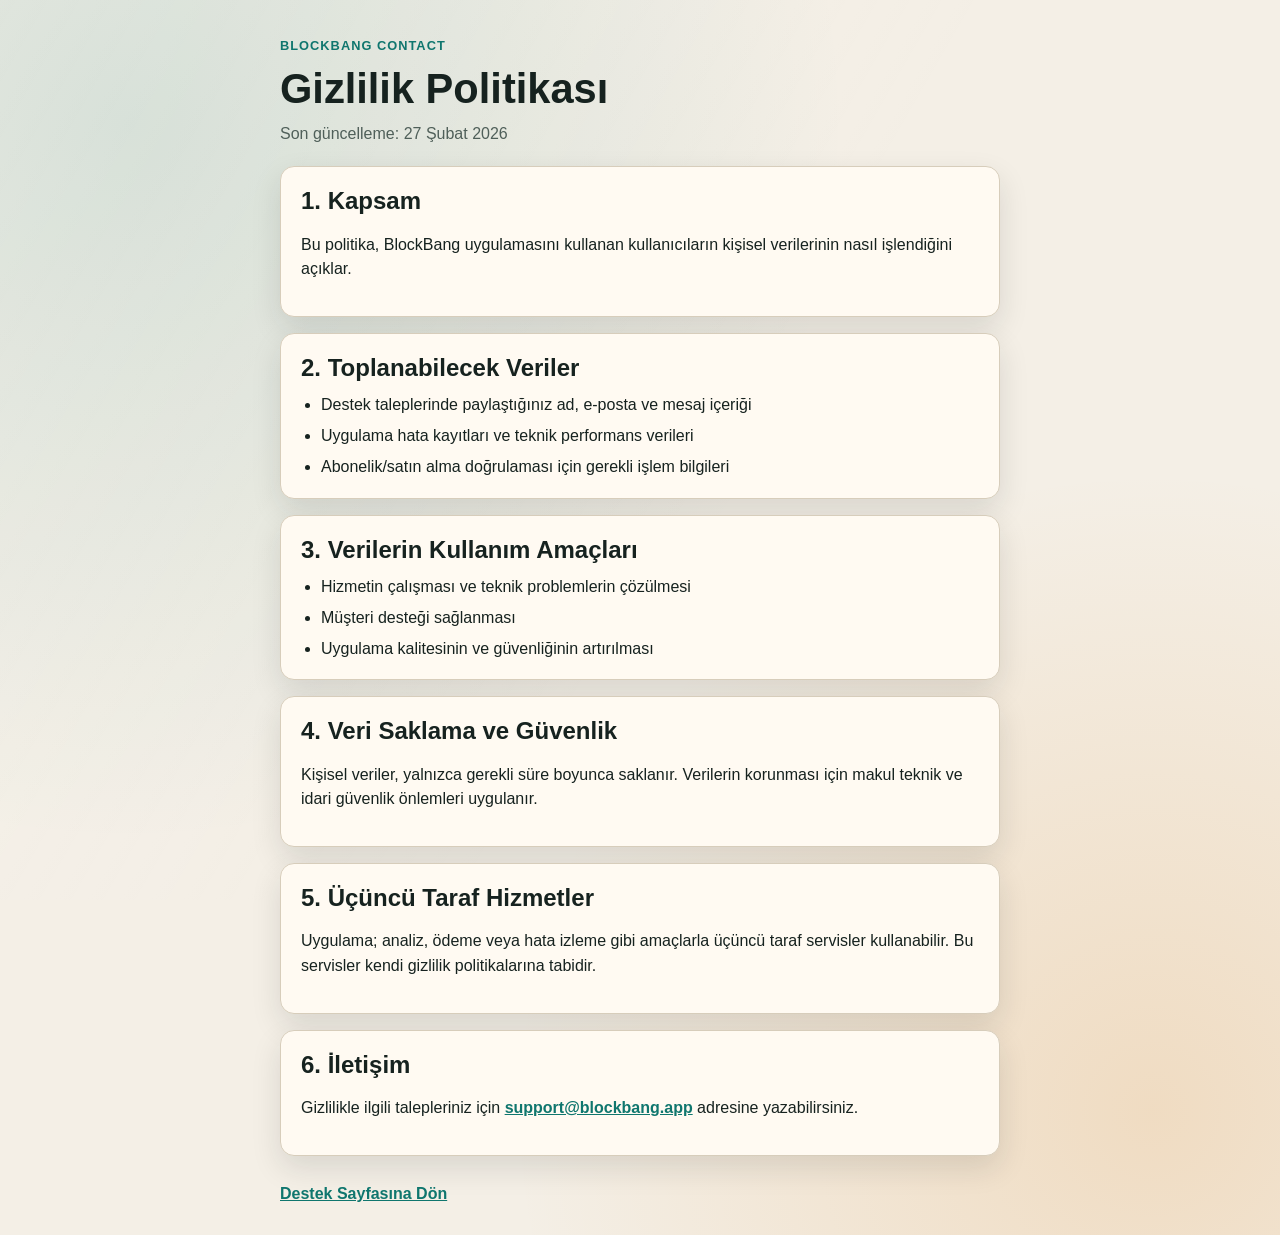
==== privacy.html @ 25428a28 "ilk hali" ====
<!DOCTYPE html>
<html lang="tr">
<head>
  <meta charset="UTF-8">
  <meta name="viewport" content="width=device-width, initial-scale=1.0">
  <title>Gizlilik Politikası | BlockBang</title>
  <meta name="description" content="BlockBang uygulaması gizlilik politikası.">
  <link rel="stylesheet" href="styles.css">
</head>
<body>
  <div class="bg-glow"></div>
  <main class="container">
    <header class="hero">
      <p class="eyebrow">BlockBang Contact</p>
      <h1>Gizlilik Politikası</h1>
      <p class="lead">Son güncelleme: 27 Şubat 2026</p>
    </header>

    <section class="card">
      <h2>1. Kapsam</h2>
      <p>Bu politika, BlockBang uygulamasını kullanan kullanıcıların kişisel verilerinin nasıl işlendiğini açıklar.</p>
    </section>

    <section class="card">
      <h2>2. Toplanabilecek Veriler</h2>
      <ul>
        <li>Destek taleplerinde paylaştığınız ad, e-posta ve mesaj içeriği</li>
        <li>Uygulama hata kayıtları ve teknik performans verileri</li>
        <li>Abonelik/satın alma doğrulaması için gerekli işlem bilgileri</li>
      </ul>
    </section>

    <section class="card">
      <h2>3. Verilerin Kullanım Amaçları</h2>
      <ul>
        <li>Hizmetin çalışması ve teknik problemlerin çözülmesi</li>
        <li>Müşteri desteği sağlanması</li>
        <li>Uygulama kalitesinin ve güvenliğinin artırılması</li>
      </ul>
    </section>

    <section class="card">
      <h2>4. Veri Saklama ve Güvenlik</h2>
      <p>Kişisel veriler, yalnızca gerekli süre boyunca saklanır. Verilerin korunması için makul teknik ve idari güvenlik önlemleri uygulanır.</p>
    </section>

    <section class="card">
      <h2>5. Üçüncü Taraf Hizmetler</h2>
      <p>Uygulama; analiz, ödeme veya hata izleme gibi amaçlarla üçüncü taraf servisler kullanabilir. Bu servisler kendi gizlilik politikalarına tabidir.</p>
    </section>

    <section class="card">
      <h2>6. İletişim</h2>
      <p>Gizlilikle ilgili talepleriniz için <a href="mailto:support@blockbang.app">support@blockbang.app</a> adresine yazabilirsiniz.</p>
    </section>

    <footer class="footer">
      <a href="index.html">Destek Sayfasına Dön</a>
    </footer>
  </main>
</body>
</html>
---- styles.css ----
:root {
  --bg: #f4efe6;
  --surface: #fffaf2;
  --text: #16221f;
  --muted: #4f5f59;
  --accent: #0f766e;
  --accent-2: #d97706;
  --border: #d7cdbb;
  --shadow: 0 12px 30px rgba(22, 34, 31, 0.12);
}

* {
  box-sizing: border-box;
}

body {
  margin: 0;
  min-height: 100vh;
  font-family: "Avenir Next", "Segoe UI", sans-serif;
  line-height: 1.55;
  color: var(--text);
  background:
    radial-gradient(circle at 10% 10%, rgba(15, 118, 110, 0.14), transparent 45%),
    radial-gradient(circle at 90% 90%, rgba(217, 119, 6, 0.16), transparent 40%),
    var(--bg);
}

.bg-glow {
  position: fixed;
  inset: 0;
  pointer-events: none;
  background: linear-gradient(120deg, rgba(255, 255, 255, 0.12), transparent 55%);
}

.container {
  max-width: 760px;
  margin: 0 auto;
  padding: calc(36px + env(safe-area-inset-top)) 20px calc(28px + env(safe-area-inset-bottom));
}

.hero {
  margin-bottom: 20px;
  animation: fade-up .6s ease both;
}

.eyebrow {
  margin: 0 0 10px;
  font-size: .8rem;
  font-weight: 700;
  letter-spacing: .08em;
  text-transform: uppercase;
  color: var(--accent);
}

h1 {
  margin: 0 0 10px;
  font-size: clamp(2rem, 3.5vw, 2.6rem);
  line-height: 1.1;
}

.lead {
  margin: 0;
  color: var(--muted);
}

.card {
  margin-top: 16px;
  padding: 18px 20px;
  background: var(--surface);
  border: 1px solid var(--border);
  border-radius: 14px;
  box-shadow: var(--shadow);
  animation: fade-up .6s ease both;
}

.card h2 {
  margin-top: 0;
  margin-bottom: 10px;
  line-height: 1.3;
}

ul {
  margin: 0;
  padding-left: 20px;
}

li + li {
  margin-top: 6px;
}

a {
  color: var(--accent);
  font-weight: 600;
}

a:hover {
  color: var(--accent-2);
}

.footer {
  margin-top: 26px;
  animation: fade-up .8s ease both;
}

.btn {
  display: inline-block;
  margin-top: 10px;
  padding: 10px 14px;
  border-radius: 10px;
  border: 1px solid transparent;
  background: var(--accent);
  color: #fff;
  text-decoration: none;
  font-weight: 700;
}

.btn:hover {
  background: #0b5c56;
  color: #fff;
}

@keyframes fade-up {
  from {
    opacity: 0;
    transform: translateY(8px);
  }
  to {
    opacity: 1;
    transform: translateY(0);
  }
}

@media (max-width: 640px) {
  .container {
    padding-left: 16px;
    padding-right: 16px;
  }

  h1 {
    font-size: clamp(1.7rem, 7vw, 2rem);
  }

  .card {
    padding: 16px;
    border-radius: 12px;
  }

  .btn {
    width: 100%;
    text-align: center;
    padding: 12px 14px;
  }
}
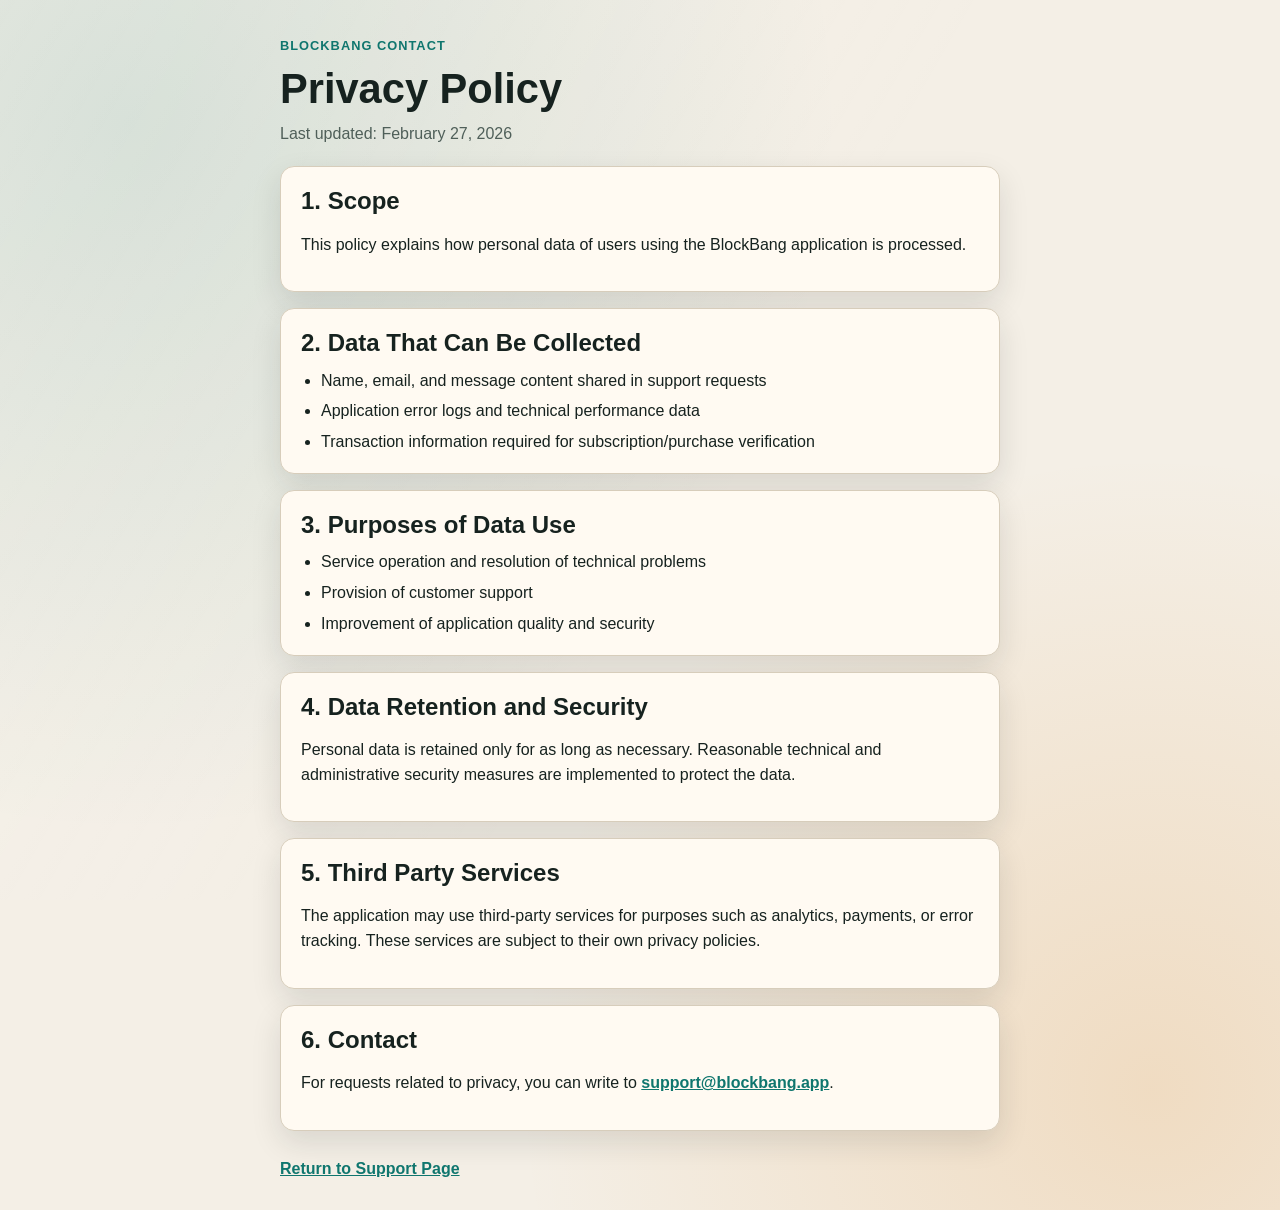
==== commit 8a19dee4: "Translate privacy policy from Turkish to English" ====
--- a/privacy.html
+++ b/privacy.html
@@ -1,10 +1,10 @@
 <!DOCTYPE html>
-<html lang="tr">
+<html lang="en">
 <head>
   <meta charset="UTF-8">
   <meta name="viewport" content="width=device-width, initial-scale=1.0">
-  <title>Gizlilik Politikası | BlockBang</title>
-  <meta name="description" content="BlockBang uygulaması gizlilik politikası.">
+  <title>Privacy Policy | BlockBang</title>
+  <meta name="description" content="BlockBang application privacy policy.">
   <link rel="stylesheet" href="styles.css">
 </head>
 <body>
@@ -12,50 +12,50 @@
   <main class="container">
     <header class="hero">
       <p class="eyebrow">BlockBang Contact</p>
-      <h1>Gizlilik Politikası</h1>
-      <p class="lead">Son güncelleme: 27 Şubat 2026</p>
+      <h1>Privacy Policy</h1>
+      <p class="lead">Last updated: February 27, 2026</p>
     </header>
 
     <section class="card">
-      <h2>1. Kapsam</h2>
-      <p>Bu politika, BlockBang uygulamasını kullanan kullanıcıların kişisel verilerinin nasıl işlendiğini açıklar.</p>
+      <h2>1. Scope</h2>
+      <p>This policy explains how personal data of users using the BlockBang application is processed.</p>
     </section>
 
     <section class="card">
-      <h2>2. Toplanabilecek Veriler</h2>
+      <h2>2. Data That Can Be Collected</h2>
       <ul>
-        <li>Destek taleplerinde paylaştığınız ad, e-posta ve mesaj içeriği</li>
-        <li>Uygulama hata kayıtları ve teknik performans verileri</li>
-        <li>Abonelik/satın alma doğrulaması için gerekli işlem bilgileri</li>
+        <li>Name, email, and message content shared in support requests</li>
+        <li>Application error logs and technical performance data</li>
+        <li>Transaction information required for subscription/purchase verification</li>
       </ul>
     </section>
 
     <section class="card">
-      <h2>3. Verilerin Kullanım Amaçları</h2>
+      <h2>3. Purposes of Data Use</h2>
       <ul>
-        <li>Hizmetin çalışması ve teknik problemlerin çözülmesi</li>
-        <li>Müşteri desteği sağlanması</li>
-        <li>Uygulama kalitesinin ve güvenliğinin artırılması</li>
+        <li>Service operation and resolution of technical problems</li>
+        <li>Provision of customer support</li>
+        <li>Improvement of application quality and security</li>
       </ul>
     </section>
 
     <section class="card">
-      <h2>4. Veri Saklama ve Güvenlik</h2>
-      <p>Kişisel veriler, yalnızca gerekli süre boyunca saklanır. Verilerin korunması için makul teknik ve idari güvenlik önlemleri uygulanır.</p>
+      <h2>4. Data Retention and Security</h2>
+      <p>Personal data is retained only for as long as necessary. Reasonable technical and administrative security measures are implemented to protect the data.</p>
     </section>
 
     <section class="card">
-      <h2>5. Üçüncü Taraf Hizmetler</h2>
-      <p>Uygulama; analiz, ödeme veya hata izleme gibi amaçlarla üçüncü taraf servisler kullanabilir. Bu servisler kendi gizlilik politikalarına tabidir.</p>
+      <h2>5. Third Party Services</h2>
+      <p>The application may use third-party services for purposes such as analytics, payments, or error tracking. These services are subject to their own privacy policies.</p>
     </section>
 
     <section class="card">
-      <h2>6. İletişim</h2>
-      <p>Gizlilikle ilgili talepleriniz için <a href="mailto:support@blockbang.app">support@blockbang.app</a> adresine yazabilirsiniz.</p>
+      <h2>6. Contact</h2>
+      <p>For requests related to privacy, you can write to <a href="mailto:support@blockbang.app">support@blockbang.app</a>.</p>
     </section>
 
     <footer class="footer">
-      <a href="index.html">Destek Sayfasına Dön</a>
+      <a href="index.html">Return to Support Page</a>
     </footer>
   </main>
 </body>
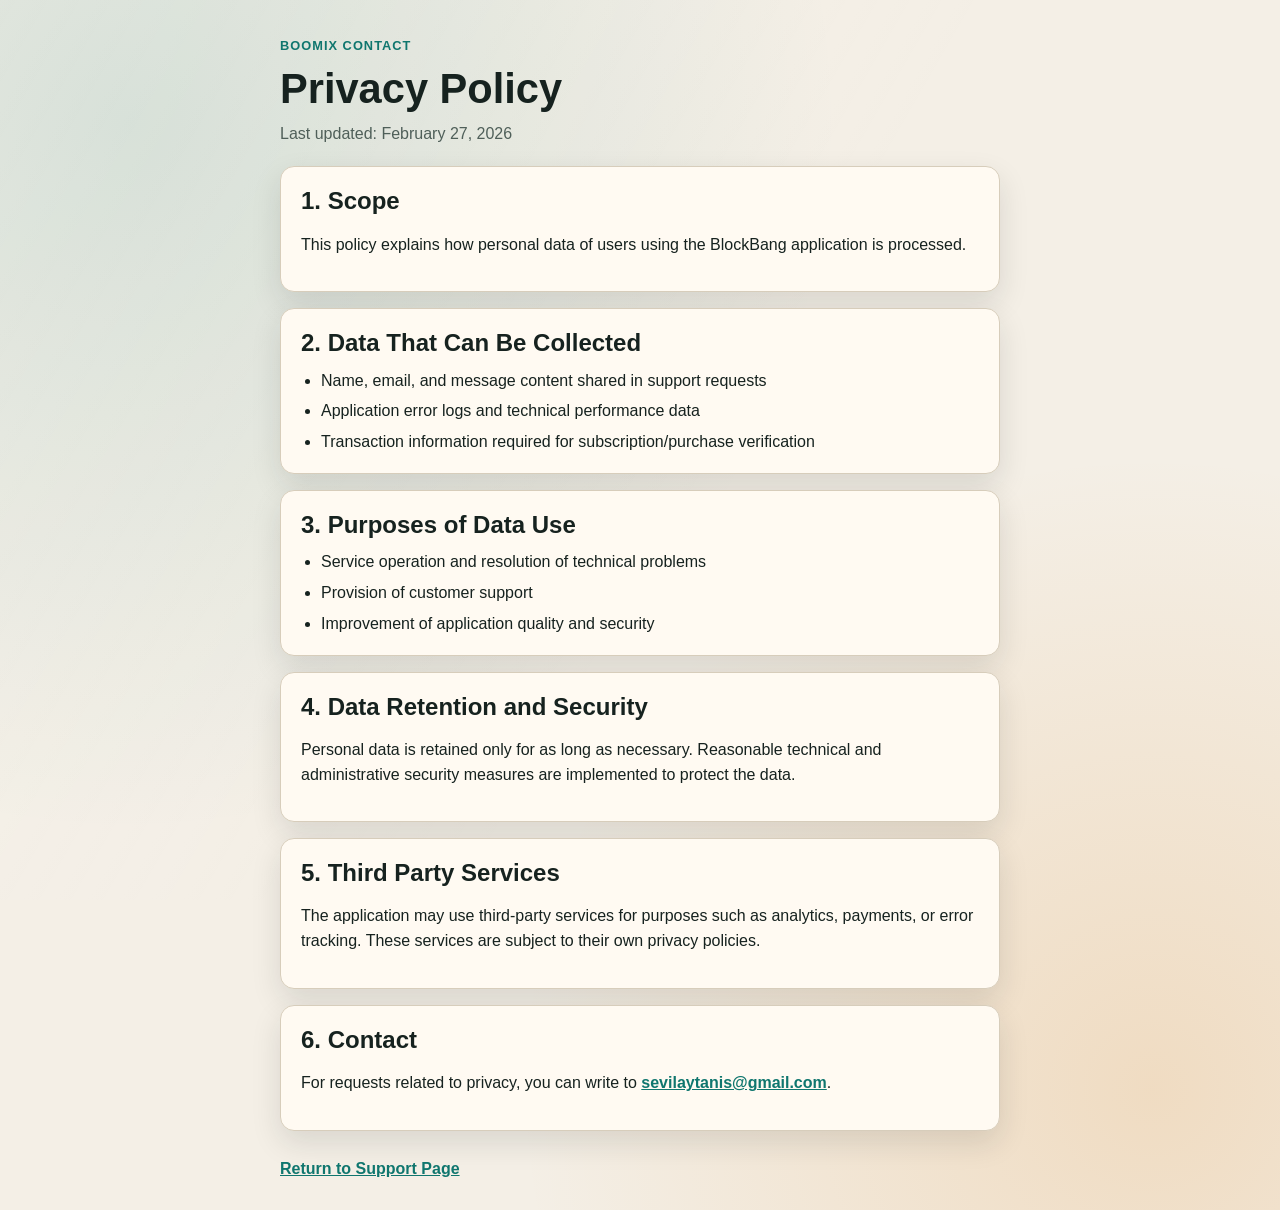
==== commit d1d51b49: "Update privacy policy branding and contact email" ====
--- a/privacy.html
+++ b/privacy.html
@@ -3,7 +3,7 @@
 <head>
   <meta charset="UTF-8">
   <meta name="viewport" content="width=device-width, initial-scale=1.0">
-  <title>Privacy Policy | BlockBang</title>
+  <title>Privacy Policy | BOOMIX</title>
   <meta name="description" content="BlockBang application privacy policy.">
   <link rel="stylesheet" href="styles.css">
 </head>
@@ -11,7 +11,7 @@
   <div class="bg-glow"></div>
   <main class="container">
     <header class="hero">
-      <p class="eyebrow">BlockBang Contact</p>
+      <p class="eyebrow">BOOMIX Contact</p>
       <h1>Privacy Policy</h1>
       <p class="lead">Last updated: February 27, 2026</p>
     </header>
@@ -51,7 +51,7 @@
 
     <section class="card">
       <h2>6. Contact</h2>
-      <p>For requests related to privacy, you can write to <a href="mailto:support@blockbang.app">support@blockbang.app</a>.</p>
+      <p>For requests related to privacy, you can write to <a href="mailto:sevilaytanis@gmail.com">sevilaytanis@gmail.com</a>.</p>
     </section>
 
     <footer class="footer">
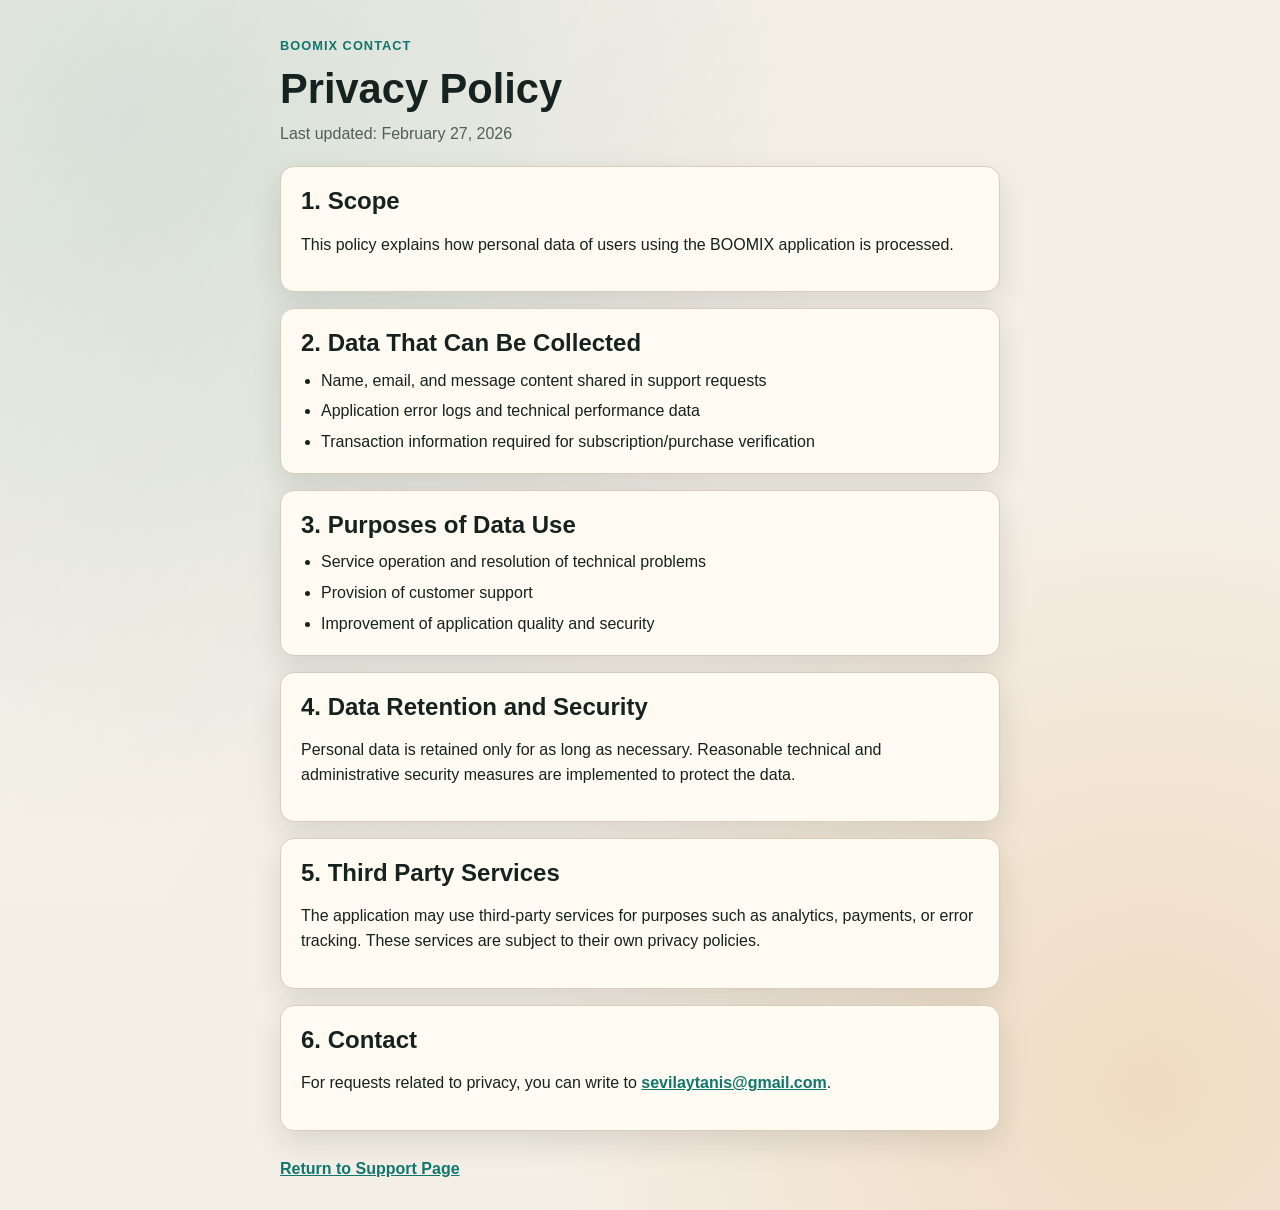
==== commit a1d1b464: "Update privacy policy references from BlockBang to BOOMIX" ====
--- a/privacy.html
+++ b/privacy.html
@@ -4,7 +4,7 @@
   <meta charset="UTF-8">
   <meta name="viewport" content="width=device-width, initial-scale=1.0">
   <title>Privacy Policy | BOOMIX</title>
-  <meta name="description" content="BlockBang application privacy policy.">
+  <meta name="description" content="BOOMIX application privacy policy.">
   <link rel="stylesheet" href="styles.css">
 </head>
 <body>
@@ -18,7 +18,7 @@
 
     <section class="card">
       <h2>1. Scope</h2>
-      <p>This policy explains how personal data of users using the BlockBang application is processed.</p>
+      <p>This policy explains how personal data of users using the BOOMIX application is processed.</p>
     </section>
 
     <section class="card">
